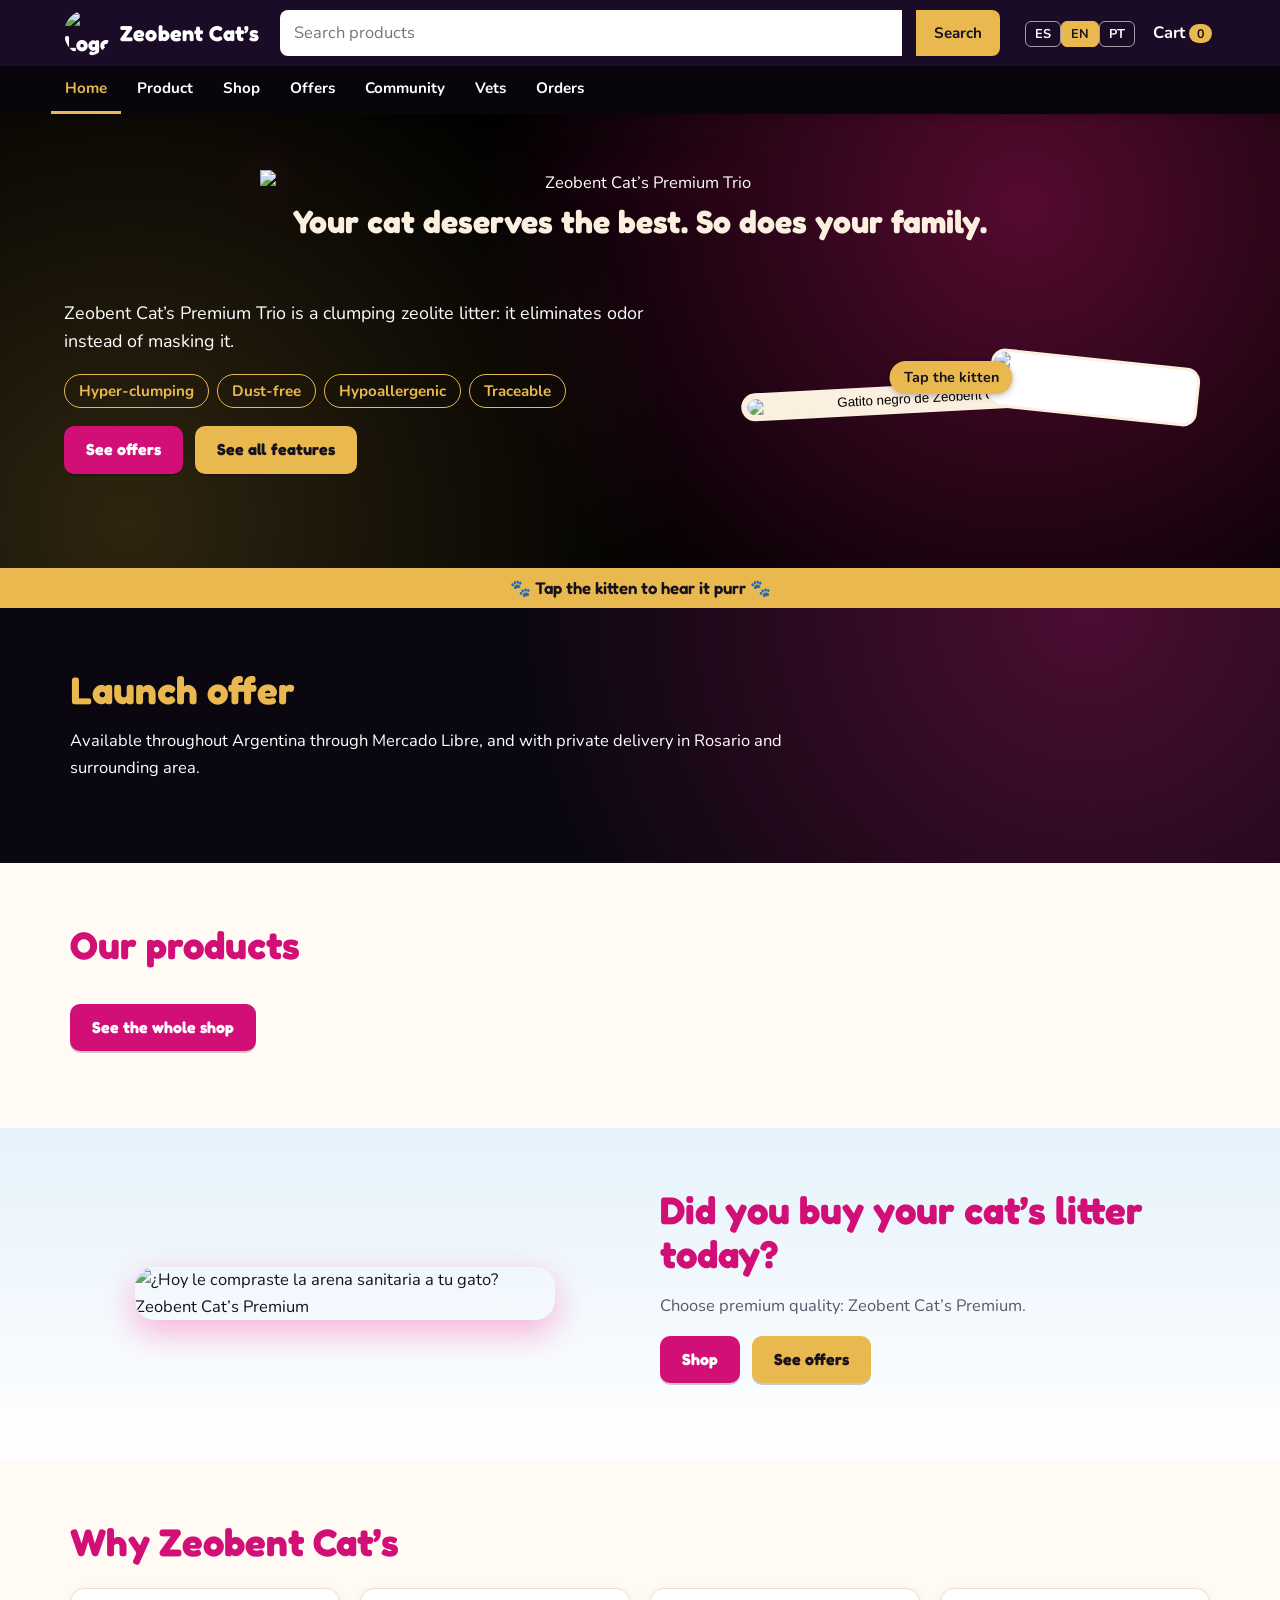
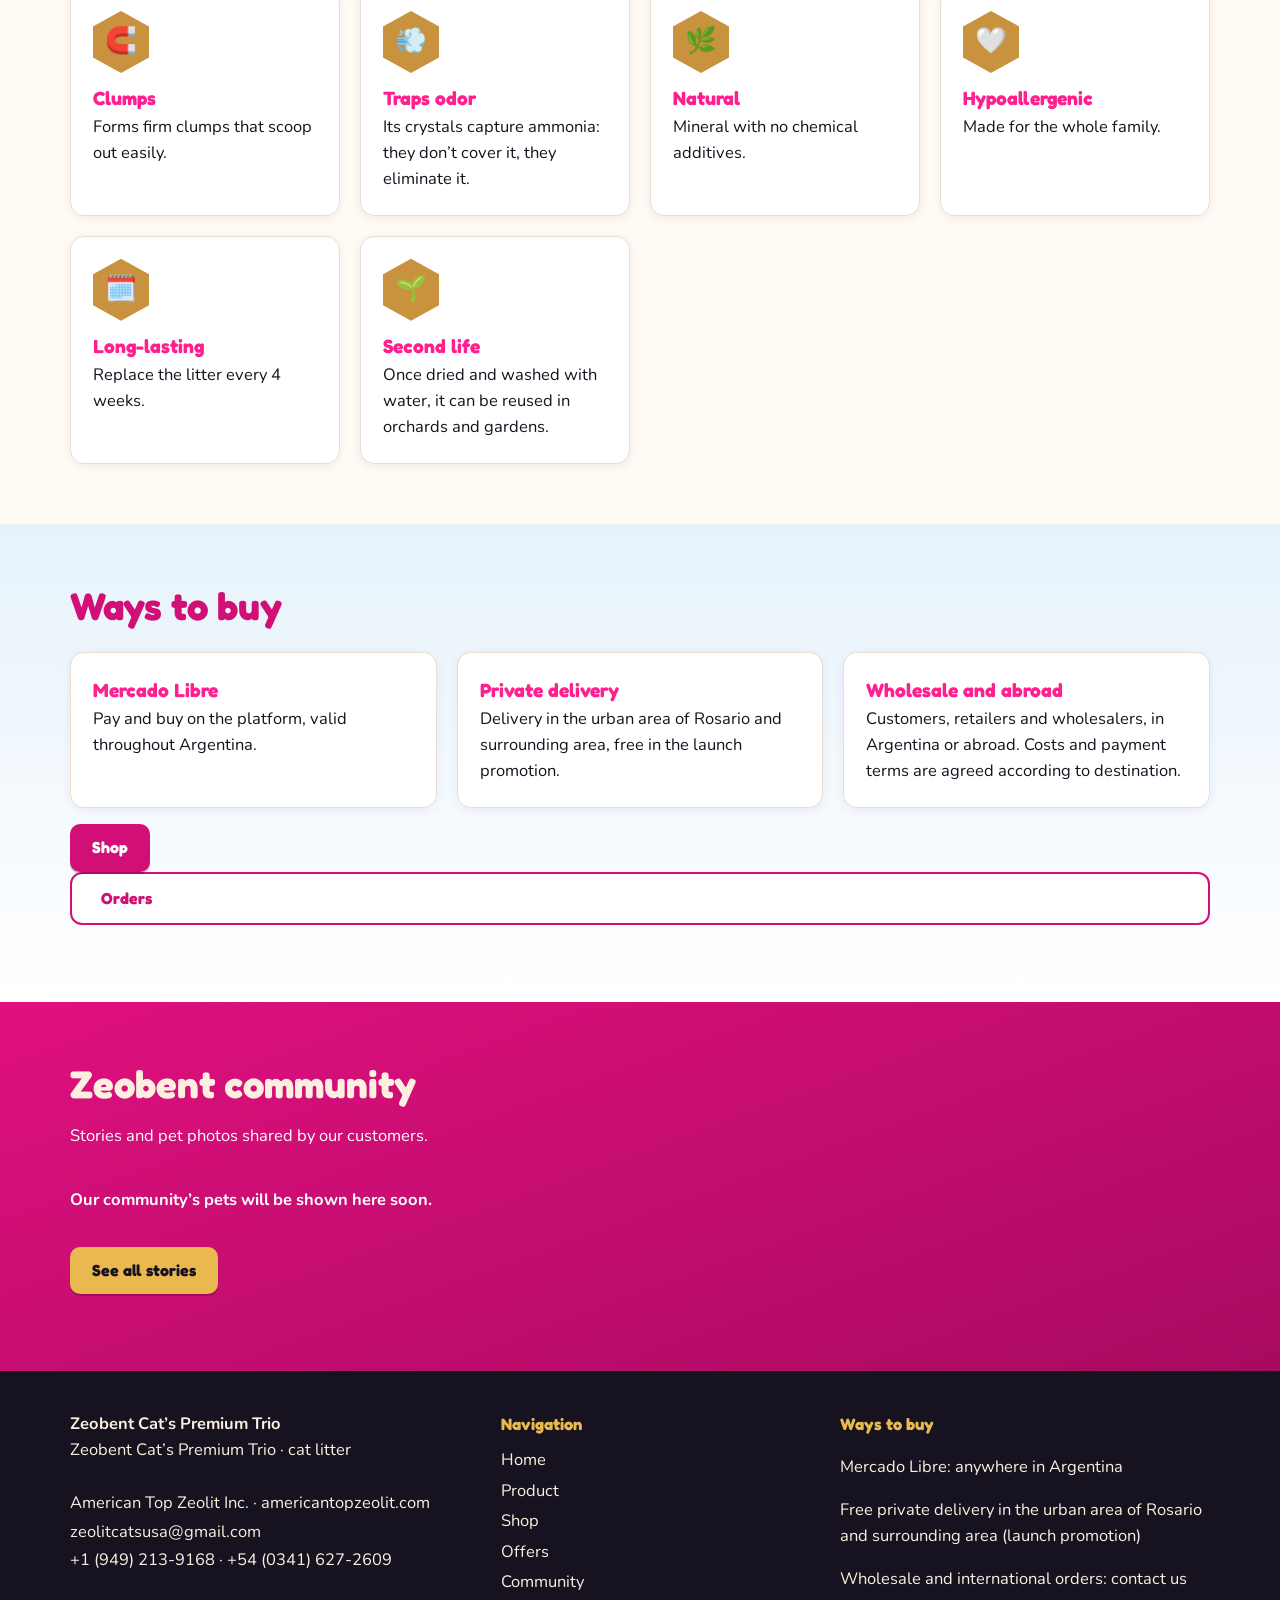
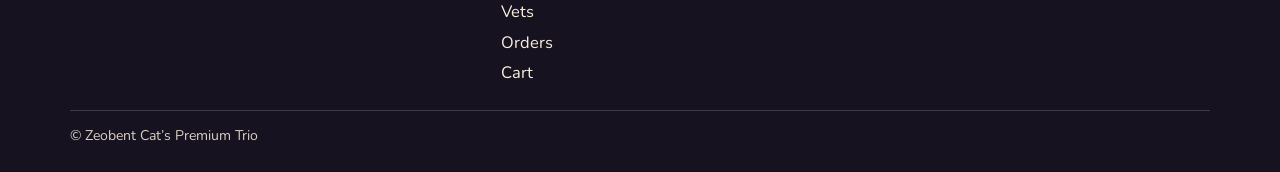
==== index.html @ 3a9cf27f "Add files via upload Publicación inicial de Zeobent Cats" ====
<!doctype html>
<html lang="es">
<head>
<meta charset="utf-8">
<meta name="viewport" content="width=device-width,initial-scale=1">
<title>Zeobent Cat’s Premium · Piedra sanitaria para gatos</title>
<meta name="description" content="Zeobent Cat’s Premium Trio: piedra sanitaria aglutinante con zeolita para gatos. Elimina olores, natural e hipoalergénica. Venta nacional e internacional.">
<meta property="og:title" content="Zeobent Cat’s Premium · Piedra sanitaria para gatos">
<meta property="og:description" content="Zeobent Cat’s Premium Trio: piedra sanitaria aglutinante con zeolita para gatos. Elimina olores, natural e hipoalergénica. Venta nacional e internacional.">
<meta property="og:image" content="assets/logo-usa.webp">
<link rel="icon" href="assets/logo-usa.webp">
<link rel="preconnect" href="https://fonts.googleapis.com">
<link href="https://fonts.googleapis.com/css2?family=Fredoka:wght@500;700&family=Nunito:wght@400;700&display=swap" rel="stylesheet">
<link rel="stylesheet" href="style.css">
</head>
<body>
<div id="top"></div>
<main>
<section class="hero">
  <div class="hero-top">
    <img class="logo-banner" src="assets/logo-zeobent-3d.webp" alt="Zeobent Cat’s Premium Trio">
    <h1 data-i="h1">Su gato merece lo mejor. Su familia, también.</h1>
  </div>
  <div>
    <p data-i="hp">Zeobent Cat’s Premium Trio es una piedra sanitaria aglutinante con zeolita: elimina el olor en lugar de taparlo.</p>
    <ul class="chips"><li data-i="hc1">Hiperaglutinante</li><li data-i="hc2">Libre de polvo</li><li data-i="hc3">Hipoalergénica</li><li data-i="hc4">Con trazabilidad</li></ul>
    <p class="cta"><a class="btn" href="ofertas.html" data-i="cta">Ver ofertas</a> <a class="btn alt" href="producto.html" data-i="hl2">Ver todas las características</a></p>
  </div>
  <div class="hv">
    <span class="hint">Toque al gatito</span>
    <button id="mascot" aria-label="Acariciar al gato: ronronea"><img src="assets/logo-usa.webp" alt="Gatito negro de Zeobent Cat’s saludando"></button>
    <img class="box" src="assets/productos/bolsa-4kg.webp" alt="Bolsa de Zeobent Cat’s Premium Trio">
    <p id="purrst" class="hp" role="status"></p>
  </div>
</section>
<div class="band"><span data-i="band">🐾 Toque al gatito para escucharlo ronronear 🐾</span></div>

<section class="sec dark" id="oferta">
  <h2 data-i="so_t">Oferta de lanzamiento</h2>
  <p class="lead" data-i="so_p">Disponible en toda la República Argentina a través de Mercado Libre y con envío particular en Rosario y zona de influencia.</p>
  <div id="offer-home" style="margin-top:22px"></div>
</section>

<section class="sec" id="productos">
  <h2 data-i="hn">Nuestros productos</h2>
  <div id="home-products" class="pgrid" style="margin-top:20px"></div>
  <p><a class="btn" href="tienda.html" data-i="hl">Ver toda la tienda</a></p>
</section>

<section class="sec white" id="hoy">
  <div class="split">
    <img class="promo-img" src="assets/marketing/cartel-hoy-compraste.webp" alt="¿Hoy le compraste la arena sanitaria a tu gato? Zeobent Cat’s Premium" loading="lazy">
    <div>
      <h2 data-i="ct_t">¿Hoy le compró la arena sanitaria a su gato?</h2>
      <p class="lead" data-i="ct_p">Elija calidad premium: Zeobent Cat’s Premium.</p>
      <p class="cta"><a class="btn" href="tienda.html" data-i="th">Tienda</a> <a class="btn alt" href="ofertas.html" data-i="cta">Ver ofertas</a></p>
    </div>
  </div>
</section>

<section class="sec" id="producto">
  <h2 data-i="t1">Por qué Zeobent Cat’s</h2>
  <div class="grid">
<div class="card"><div class="hex">🧲</div><span data-i="c1"><b>Aglutina</b>Forma bloques firmes que se retiran fácilmente con la pala.</span></div>
<div class="card"><div class="hex">💨</div><span data-i="c2"><b>Atrapa olores</b>Sus cristales capturan el amoníaco: no lo tapan, lo eliminan.</span></div>
<div class="card"><div class="hex">🌿</div><span data-i="c3"><b>Natural</b>Mineral sin aditivos químicos.</span></div>
<div class="card"><div class="hex">🤍</div><span data-i="c4"><b>Hipoalergénica</b>Pensada para toda la familia.</span></div>
<div class="card"><div class="hex">🗓️</div><span data-i="c5"><b>Rinde</b>Reponga la litera cada 4 semanas.</span></div>
<div class="card"><div class="hex">🌱</div><span data-i="c6"><b>Segunda vida</b>Seca y lavada con agua, puede reutilizarse en huertas y jardines.</span></div>
</div>
</section>

<section class="sec white" id="canales">
  <h2 data-i="ch_t">Formas de compra</h2>
  <div class="grid">
    <div class="card"><span data-i="ch1"><b>Mercado Libre</b>Pague y compre en la plataforma, válido en toda la República Argentina.</span></div>
    <div class="card"><span data-i="ch2"><b>Envío particular</b>Entrega en el eje urbano de Rosario y zona de influencia, gratuita en la promoción de lanzamiento.</span></div>
    <div class="card"><span data-i="ch3"><b>Mayoristas y exterior</b>Consumidores, minoristas y mayoristas, de Argentina o del exterior. Costos y forma de pago se acuerdan según el destino.</span></div>
  </div>
  <p><a class="btn" href="tienda.html" data-i="th">Tienda</a> <a class="btn line" href="pedidos.html" data-i="n5">Pedidos</a></p>
</section>

<section class="sec pink" id="comunidad">
  <h2 data-i="cm_t">Comunidad Zeobent</h2>
  <p class="lead" data-i="cm_p">Historias y fotos de mascotas compartidas por nuestros clientes.</p>
  <div id="gal" data-max="3"></div>
  <p><a class="btn alt" href="comunidad.html" data-i="cm_l">Ver todas las historias</a></p>
</section>
</main>
<div id="foot"></div>
<script src="data/config.js"></script>
<script src="data/products.js"></script>
<script src="data/gallery.js"></script>
<script src="data/opiniones.js"></script>
<script src="data/vets.js"></script>
<script src="app.js"></script>
</body>
</html>
---- style.css ----
:root{--fu:#ff1f8f;--fb:#d10f76;--vi:#1a0b27;--vd:#08050d;--or:#e9b84f;--go:#c8923f;--cr:#fbf0e0;--ink:#16121f;--line:#eadfce;--ml:#ffe600;--ok:#1d7a46;--mut:#5d566b;--sky:#e6f2fb}
*{box-sizing:border-box}html{scroll-behavior:smooth}
body{margin:0;font:16.5px/1.6 Nunito,system-ui,sans-serif;background:linear-gradient(180deg,#f2f8fd 0,#fffaf3 420px,#fffaf3);color:var(--ink)}
h1,h2,h3,.brand,.btn,.price,.badge{font-family:Fredoka,system-ui,sans-serif}
h1,h2,h3{line-height:1.15;margin:0 0 12px}
img{max-width:100%;display:block}a{color:inherit}
:focus-visible{outline:3px solid var(--or);outline-offset:2px}
.util{background:var(--vd);color:#fff;font-size:.86rem;text-align:center;padding:7px 5vw}
.util a{color:var(--or);font-weight:700;margin-left:10px}
.top{position:sticky;top:0;z-index:20;background:var(--vi);color:#fff;box-shadow:0 2px 8px #0003}
.r1{display:flex;align-items:center;gap:12px 20px;flex-wrap:wrap;padding:10px 5vw}
.brand{display:flex;align-items:center;gap:10px;font-size:1.35rem;font-weight:700;text-decoration:none}
.brand img{height:46px;width:46px;border-radius:50%;object-fit:cover}
.search{flex:1 1 260px;display:flex;max-width:560px;margin:0!important}
.search input{border:0;border-radius:8px 0 0 8px;padding:10px 14px;font:inherit;color:var(--ink)}
.search button{border:0;background:var(--or);color:var(--ink);font:700 .95rem Nunito,sans-serif;padding:0 18px;border-radius:0 8px 8px 0;cursor:pointer}
.r1 .tools{display:flex;align-items:center;gap:14px;margin-left:auto}
.lang button{font:700 .8rem Nunito,sans-serif;background:none;color:#fff;border:1.5px solid #fff9;border-radius:6px;padding:3px 9px;cursor:pointer}
.lang button[aria-pressed=true]{background:var(--or);border-color:var(--or);color:var(--ink)}
.cartlnk{text-decoration:none;font-weight:700;padding:6px 4px}
.cartlnk b{background:var(--or);color:var(--ink);border-radius:99px;font-size:.78rem;padding:1px 8px;margin-left:4px}
.top nav{display:flex;gap:2px;background:var(--vd);padding:0 4vw;overflow-x:auto;white-space:nowrap}
.top nav a{text-decoration:none;font-weight:700;font-size:.95rem;padding:10px 14px;border-bottom:3px solid transparent}
.top nav a:hover{color:var(--or)}.top nav a.on{border-color:var(--or);color:var(--or)}
.btn{display:inline-block;border:0;background:var(--fb);color:#fff;font-weight:700;font-size:1rem;padding:11px 22px;border-radius:10px;text-decoration:none;cursor:pointer;text-align:center;box-shadow:0 2px 0 #0003;transition:filter .15s,transform .15s}
.btn:hover{filter:brightness(1.08);transform:translateY(-1px)}
.btn.alt{background:var(--or);color:var(--ink)}.btn.ml{background:var(--ml);color:var(--ink)}
.btn.line{background:#fff;color:var(--fb);border:2px solid var(--fb);box-shadow:none}
.btn[disabled],.btn.off{opacity:.55;cursor:not-allowed;filter:none;transform:none}
.hero{display:grid;grid-template-columns:1.1fr 1fr;gap:40px;align-items:center;padding:56px 5vw 76px;overflow:hidden;color:#fff;background:radial-gradient(circle at 80% 20%,#ff1f8f55,transparent 50%),radial-gradient(circle at 10% 90%,#e9b84f33,transparent 45%),#000}
.hero h1{font-size:clamp(2rem,5vw,3.6rem);color:var(--cr)}
.hero p{max-width:34em;font-size:1.12rem}
.cta{display:flex;gap:12px;flex-wrap:wrap}
.hv{position:relative;justify-self:center;width:min(420px,88%);padding-top:22px}
#mascot{display:block;width:100%;padding:0;border:6px solid var(--cr);border-radius:36px;background:var(--cr);cursor:pointer;overflow:hidden;transform:rotate(-3deg);transition:transform .2s}
#mascot:hover{transform:rotate(0) scale(1.03)}
#mascot.purr{animation:pr .14s linear infinite}
@keyframes pr{0%,100%{transform:rotate(-3deg) scale(1)}50%{transform:rotate(-2deg) scale(1.025)}}
.hv .box{position:absolute;width:50%;right:-9%;bottom:-11%;border:3px solid var(--cr);border-radius:18px;transform:rotate(6deg);pointer-events:none}
.hint{position:absolute;left:50%;top:0;transform:translateX(-50%);background:var(--or);color:var(--ink);font-weight:700;font-size:.9rem;padding:5px 14px;border-radius:99px;white-space:nowrap;box-shadow:0 2px 6px #0004;z-index:2;pointer-events:none}
.band{background:var(--or);color:var(--ink);text-align:center;font:600 1.05rem Fredoka,sans-serif;padding:10px 5vw}
.sec{padding:60px 5vw}.sec>*{max-width:1140px;margin-inline:auto}
.sec h2{font-size:clamp(1.6rem,3.6vw,2.4rem);color:var(--fb)}
.sec.dark{background:radial-gradient(circle at 85% 0,#ff1f8f44,transparent 50%),#0b0710;color:#fff}.dark h2{color:var(--or)}
.sec.pink{background:linear-gradient(160deg,#e0107f,#a80a60);color:#fff}.pink h2{color:var(--cr)}
.sec.white{background:linear-gradient(180deg,var(--sky),#fff)}
.lead{max-width:46em!important;color:var(--mut)}.dark .lead,.pink .lead{color:inherit}
.page-h{background:radial-gradient(circle at 90% 0,#ff1f8f55,transparent 55%),#0b0710;color:#fff;padding:34px 5vw}
.page-h>*{max-width:1140px;margin-inline:auto}.page-h h1{font-size:clamp(1.7rem,4vw,2.6rem);margin:0;color:var(--cr)}
.page-h p{margin:6px auto 0;opacity:.92}
.crumb{font-size:.88rem;opacity:.85;margin-bottom:6px}.crumb a{text-decoration:none}.crumb a:hover{text-decoration:underline}
.grid{display:grid;grid-template-columns:repeat(auto-fit,minmax(240px,1fr));gap:20px;margin-top:24px}
.grid.one{grid-template-columns:1fr}
.card{background:#fff;color:var(--ink);border:1px solid var(--line);border-radius:14px;padding:22px;box-shadow:0 2px 10px #3b0aa012}
.card b{display:block;font-size:1.2rem;color:var(--fu);font-family:Fredoka,sans-serif}
.hex{width:56px;height:62px;display:grid;place-items:center;font-size:1.6rem;margin-bottom:10px;background:var(--go);clip-path:polygon(50% 0,100% 25%,100% 75%,50% 100%,0 75%,0 25%)}
.tee{width:100%;border-radius:12px;margin-bottom:10px}
.split{display:grid;grid-template-columns:1fr 1fr;gap:40px;align-items:center}
.pic{border:1px solid var(--line);border-radius:18px;box-shadow:0 8px 24px #0002}
.steps{counter-reset:s;list-style:none;padding:0;font-size:1.15rem}
.steps li{counter-increment:s;display:flex;gap:16px;align-items:center;margin:18px 0}
.steps li:before{content:counter(s);flex:none;width:44px;height:44px;border-radius:50%;display:grid;place-items:center;background:var(--or);color:var(--ink);font:700 1.25rem Fredoka,sans-serif}
.offer{display:grid;grid-template-columns:minmax(220px,.9fr) 1.3fr;gap:30px;align-items:center;background:#fff;color:var(--ink);border-radius:18px;padding:26px;box-shadow:0 10px 30px #0004}
.offer .im{background:linear-gradient(180deg,var(--sky),#fff);border-radius:14px;padding:10px}
.offer h3{font-size:1.5rem;color:var(--fb)}
.price{font-size:2.2rem;font-weight:700;color:var(--ink);line-height:1.1}.price small{font:600 .95rem Nunito,sans-serif;color:var(--mut)}
.badges{display:flex;gap:6px;flex-wrap:wrap;margin:8px 0}
.badge{background:var(--fu);color:#fff;font-size:.78rem;font-weight:600;padding:3px 10px;border-radius:6px}.badge.g{background:var(--ok)}.badge.v{background:#2a1238}
.buy{display:flex;gap:10px;flex-wrap:wrap;margin-top:14px}
.toolbar{display:flex;gap:12px;flex-wrap:wrap;align-items:center;justify-content:space-between;margin:20px auto;padding:12px 16px;background:#fff;border:1px solid var(--line);border-radius:12px}
.toolbar input,.toolbar select{width:auto;padding:8px 12px;border:1px solid var(--line);border-radius:8px}
.pgrid{display:grid;grid-template-columns:repeat(auto-fill,minmax(250px,1fr));gap:20px}
.pcard{background:#fff;border:1px solid var(--line);border-radius:14px;overflow:hidden;display:flex;flex-direction:column;transition:box-shadow .15s}
.pcard:hover{box-shadow:0 8px 22px #3b0aa022}
.pcard .im{aspect-ratio:1;background:linear-gradient(180deg,var(--sky),#fff);display:block}.pcard .im{position:relative;overflow:hidden}.pcard .im img{position:absolute;inset:0;width:100%;height:100%;object-fit:contain;padding:6px}
.pcard .in{padding:14px 16px 16px;display:flex;flex-direction:column;gap:6px;flex:1}
.pcard h3{font-size:1.05rem;margin:0}.pcard h3 a{text-decoration:none}.pcard h3 a:hover{color:var(--fu)}
.pcard .price{font-size:1.55rem}.pcard .buy{margin-top:auto;padding-top:10px}.pcard .btn{flex:1;font-size:.92rem;padding:9px 10px}
.det{display:grid;grid-template-columns:1.1fr 1fr 300px;gap:28px;align-items:start}
.det .im{background:linear-gradient(180deg,var(--sky),#fff);border:1px solid var(--line);border-radius:14px;padding:12px}
.det ul{padding-left:20px}
.buybox{background:#fff;border:1px solid var(--line);border-radius:14px;padding:18px;display:grid;gap:10px;position:sticky;top:150px}
.buybox .btn{width:100%}
.ship{font-size:.92rem;color:var(--mut);border-top:1px solid var(--line);padding-top:10px}
.cart{display:grid;grid-template-columns:1fr 340px;gap:26px;align-items:start}
.line{display:grid;grid-template-columns:84px 1fr auto;gap:14px;align-items:center;background:#fff;border:1px solid var(--line);border-radius:12px;padding:12px;margin-bottom:12px}
.line img{width:84px;height:84px;object-fit:contain;background:#f3ede2;border-radius:8px}
.qty{display:inline-flex;align-items:center;border:1px solid var(--line);border-radius:8px;overflow:hidden}
.qty button{border:0;background:#f3ede2;width:32px;height:32px;font-size:1.1rem;cursor:pointer}.qty span{min-width:34px;text-align:center;font-weight:700}
.link{background:none;border:0;color:var(--fb);text-decoration:underline;cursor:pointer;font:inherit;padding:0}
.sum{background:#fff;border:1px solid var(--line);border-radius:14px;padding:18px;display:grid;gap:8px}
.sum .row{display:flex;justify-content:space-between;gap:10px}.sum .tot{font:700 1.4rem Fredoka,sans-serif;border-top:1px solid var(--line);padding-top:8px}
.panel{background:#fff;color:var(--ink);border:1px solid var(--line);border-radius:14px;padding:20px;margin-top:16px}
form{display:grid;gap:14px;max-width:720px!important;margin-top:20px}
label{display:grid;gap:4px;font-weight:700}
input,select,textarea{font:inherit;width:100%;padding:10px 13px;border:1.5px solid #b9aed0;border-radius:10px;background:#fff;color:var(--ink)}
.two{display:grid;grid-template-columns:1fr 1fr;gap:14px}
.chk{display:flex;gap:10px;align-items:flex-start;font-weight:400}.chk input{width:22px;height:22px;flex:none}
form .btn{justify-self:start}.st{margin:0;font-weight:700;min-height:1.5em}
.box2{background:#fff;color:var(--ink);border:1px solid var(--line);border-radius:14px;padding:22px}
.box2 label{color:var(--ink)}.note{font-size:.9rem;color:var(--mut);font-weight:400}
.hp{position:absolute!important;left:-9999px}
.stars{color:#e8a200;letter-spacing:2px}
#gal,.gal{display:grid;grid-template-columns:repeat(auto-fill,minmax(220px,1fr));gap:16px;margin-top:22px}
#gal figure,.gal figure{margin:0;background:#fff;color:var(--ink);border:1px solid var(--line);border-radius:14px;overflow:hidden}
#gal img,.gal img{width:100%;aspect-ratio:1;object-fit:cover}figcaption{padding:10px 12px;font-size:.95rem}figcaption b{display:block}
.empty{grid-column:1/-1;font-weight:700}
.ops{display:grid;gap:14px;margin-top:16px}.op{background:#fff;color:var(--ink);border:1px solid var(--line);border-radius:12px;padding:14px 18px}
.vet{border-left:5px solid var(--or);padding:6px 18px;margin:16px 0;background:#fff;border-radius:0 12px 12px 0}
.vet small{color:var(--fb);font-weight:700}.vet h3{margin:2px 0 4px;font-size:1.2rem}
.links{padding-left:20px}.links a{font-weight:700;color:var(--fb)}
.tabs{display:flex;gap:8px;flex-wrap:wrap;margin:14px auto 0}.tabs a{background:#fff;border:1px solid var(--line);border-radius:99px;padding:6px 16px;text-decoration:none;font-weight:700;color:var(--fb)}
footer{background:var(--ink);color:var(--cr);padding:40px 5vw 24px}
.fg{display:grid;grid-template-columns:1.3fr 1fr 1.2fr;gap:30px;max-width:1140px;margin:auto}
footer h4{margin:0 0 8px;font-family:Fredoka,sans-serif;color:var(--or)}footer a{display:block;text-decoration:none;padding:2px 0}footer a:hover{text-decoration:underline}
.fine{max-width:1140px;margin:22px auto 0;border-top:1px solid #fff3;padding-top:14px;font-size:.88rem;opacity:.85}
.toast{position:fixed;left:50%;bottom:22px;transform:translateX(-50%);background:var(--ink);color:#fff;padding:12px 20px;border-radius:10px;z-index:50;box-shadow:0 6px 20px #0006}
@media(max-width:980px){.det{grid-template-columns:1fr 1fr}.buybox{grid-column:1/-1;position:static}}
@media(max-width:800px){.hero,.split,.two,.offer,.cart,.det,.fg{grid-template-columns:1fr}.hero{padding-top:34px}.sec{padding:44px 5vw}.line{grid-template-columns:64px 1fr}.line img{width:64px;height:64px}.line>:last-child{grid-column:1/-1}}
@media(prefers-reduced-motion:reduce){html{scroll-behavior:auto}*{transition:none!important}#mascot.purr{animation:none}}

.logo-banner{display:block;width:min(760px,92%);margin:0 auto 6px;filter:drop-shadow(0 0 22px #ff1f8f66)}
.hero-top{grid-column:1/-1;text-align:center}
.hero-top h1{font-size:clamp(1.3rem,2.8vw,2rem)!important;margin:8px auto 0;max-width:30em;text-shadow:none}
.hero .hv .box{background:#fff;border-radius:14px}
.disc{background:#fff6dd;color:#6b4800;border:1px solid var(--or);border-radius:8px;padding:5px 10px;font-size:.86rem;font-weight:700;margin-top:6px}
.dtag{color:var(--ok);font-weight:700;font-size:.9rem}
.thumbs{display:flex;gap:8px;margin-top:10px}.thumbs button{padding:0;border:2px solid var(--line);border-radius:8px;background:#fff;cursor:pointer;width:64px;height:64px;overflow:hidden}.thumbs button[aria-current=true]{border-color:var(--fb)}.thumbs img{width:100%;height:100%;object-fit:contain}
.promo-img{width:min(420px,100%);margin-inline:auto;border-radius:20px;box-shadow:0 12px 34px #ff1f8f55}
.qty input{width:56px;border:0;border-inline:1px solid var(--line);border-radius:0;text-align:center;padding:6px 2px;font-weight:700}
.sum .row.save{color:var(--ok);font-weight:700}
.brand span{letter-spacing:.2px}

.search{position:relative}
.sugg{position:absolute;top:100%;left:0;right:0;margin-top:4px;background:#fff;color:var(--ink);border-radius:10px;box-shadow:0 10px 30px #0006;z-index:40;overflow:hidden;max-height:60vh;overflow-y:auto}
.sugg a{display:grid;grid-template-columns:48px 1fr auto;gap:12px;align-items:center;padding:8px 12px;text-decoration:none;border-bottom:1px solid var(--line)}
.sugg a:hover,.sugg a:focus{background:#fff6dd}.sugg img{width:48px;height:48px;object-fit:contain;background:var(--sky);border-radius:6px}.sugg b{font-family:Fredoka,sans-serif}.sugg p{margin:0;padding:12px}
.rows{display:grid;gap:16px}
.prow{display:grid;grid-template-columns:200px 1fr 240px;gap:22px;align-items:center;background:#fff;border:1px solid var(--line);border-radius:14px;padding:14px;transition:box-shadow .15s}
.prow:hover{box-shadow:0 8px 22px #d10f7622}
.prow .im{display:block;position:relative;aspect-ratio:1;background:linear-gradient(180deg,var(--sky),#fff);border-radius:10px;overflow:hidden}
.prow .im img{position:absolute;inset:0;width:100%;height:100%;object-fit:contain;padding:6px}
.prow h3{font-size:1.2rem;margin:0 0 6px}.prow h3 a{text-decoration:none}.prow h3 a:hover{color:var(--fb)}
.prow p{margin:0 0 6px;color:var(--mut)}.prow ul{margin:0;padding-left:18px}
.prow .pb{display:grid;gap:8px;border-left:1px solid var(--line);padding-left:20px}
.prow .pb .price{font-size:2rem}.prow .pb .buy{margin:0}.prow .pb .btn{flex:1 1 100%}
@media(max-width:800px){.prow{grid-template-columns:110px 1fr;gap:12px}.prow .pb{grid-column:1/-1;border:0;padding:0}.prow p,.prow ul{display:none}}
.prow .price small{display:block;margin-top:2px}.pcard .price small{display:block}

/* ===== Página Producto ===== */
.ic{width:34px;height:34px;flex:none;color:var(--fb)}
.chips{display:flex;flex-wrap:wrap;gap:8px;list-style:none;padding:0;margin:14px 0}
.chips li{border:1.5px solid var(--or);color:var(--or);border-radius:99px;padding:4px 14px;font-weight:700;font-size:.95rem}
.phero{display:grid;grid-template-columns:1.2fr .8fr;gap:40px;align-items:center;padding:56px 5vw;color:#fff;background:radial-gradient(circle at 85% 30%,#ff1f8f55,transparent 55%),radial-gradient(circle at 5% 100%,#e9b84f33,transparent 45%),#000}
.phero>*{max-width:560px;justify-self:center}.phero-t{justify-self:start;max-width:640px}
.phero h1{font-size:clamp(2rem,4.6vw,3.4rem);color:var(--cr)}.phero p{font-size:1.1rem}
.phero img{width:min(380px,90%);border-radius:24px;box-shadow:0 14px 40px #ff1f8f66;background:linear-gradient(180deg,var(--sky),#fff);padding:10px}
.bento{display:grid;grid-template-columns:repeat(6,1fr);gap:16px;margin-top:26px}
.tile{grid-column:span 2;display:flex;gap:14px;align-items:flex-start;background:#fff;border:1px solid var(--line);border-radius:16px;padding:20px}
.tile b{display:block;font:700 1.15rem Fredoka,sans-serif;color:var(--fb);margin-bottom:2px}
.tile.big{grid-column:span 3;padding:30px;background:linear-gradient(135deg,#fff,#fff0f8);border-color:#f3b4d6}
.tile.big .ic{width:52px;height:52px}.tile.big b{font-size:1.55rem}.tile.big span{font-size:1.1rem}
.gran{gap:50px}.gwrap{max-width:420px;margin:auto;width:100%}
#gsvg{width:100%;height:auto;filter:drop-shadow(0 12px 36px #ff1f8f66)}
#gsvg g{transition:opacity .3s}
#gsvg[data-on=bent] #g-zeo,#gsvg[data-on=bent] #g-form{opacity:.45}
#gsvg[data-on=zeo] #g-bent,#gsvg[data-on=zeo] #g-form{opacity:.6}
#gsvg[data-on=form] #g-bent,#gsvg[data-on=form] #g-zeo{opacity:.5}
.gtabs{display:flex;flex-wrap:wrap;gap:8px;margin-bottom:16px}
.gtab{border:2px solid var(--or);background:none;color:#fff;border-radius:99px;padding:8px 16px;font:700 .95rem Nunito,sans-serif;cursor:pointer}
.gtab[aria-pressed=true]{background:var(--or);color:var(--ink)}
.gpan{font-size:1.15rem;max-width:34em}.gpan b{color:var(--or)}.note-d{opacity:.85;border-top:1px solid #fff3;padding-top:12px;margin-top:20px;font-size:.95rem}
.flow{list-style:none;padding:0;display:grid;grid-template-columns:repeat(3,1fr);gap:0;margin-top:22px;counter-reset:f}
.flow li{counter-increment:f;position:relative;padding:22px 26px 22px 70px;background:#fff;border:1px solid var(--line);font-size:1.05rem}
.flow li:first-child{border-radius:16px 0 0 16px}.flow li:last-child{border-radius:0 16px 16px 0}
.flow li:before{content:counter(f);position:absolute;left:20px;top:20px;width:36px;height:36px;border-radius:50%;background:var(--fb);color:#fff;display:grid;place-items:center;font:700 1.1rem Fredoka,sans-serif}
.flow b{display:block;font:700 1.25rem Fredoka,sans-serif;color:var(--fb)}
.proof{display:grid;grid-template-columns:repeat(auto-fit,minmax(240px,1fr));gap:0;margin-top:24px;border-block:2px solid var(--ink)}
.pitem{display:flex;gap:14px;padding:22px 20px;border-left:1px solid var(--line)}.pitem:first-child{border-left:0}
.pitem b{display:block;font:700 1.1rem Fredoka,sans-serif}
.seal{display:flex;gap:16px;align-items:center;background:var(--ink);color:#fff;border-radius:14px;padding:20px 26px;margin-top:22px!important;font-size:1.1rem}.seal .ic{color:var(--or);width:44px;height:44px}
.eco{display:grid;grid-template-columns:repeat(3,1fr);gap:16px;margin-top:24px}
.eco>div{display:flex;gap:14px;align-items:flex-start;padding:20px;border-radius:16px;border:1px solid var(--line);background:#fff}
.eco b{display:block;font:700 1.1rem Fredoka,sans-serif;color:var(--fb)}
.eco-main{grid-row:span 2;flex-direction:column;background:linear-gradient(160deg,#e0107f,#a80a60)!important;color:#fff;border:0!important;justify-content:flex-end;font-size:1.15rem}
.eco-main .ic{color:var(--or);width:60px;height:60px}.eco-main b{color:#fff;font-size:1.5rem}
.sec.pink .pcard{color:var(--ink)}.sec.pink .pcard .price{color:var(--ink)}
@media(max-width:900px){.phero{grid-template-columns:1fr}.bento{grid-template-columns:1fr 1fr}.tile,.tile.big{grid-column:span 2}.flow{grid-template-columns:1fr}.flow li,.flow li:first-child,.flow li:last-child{border-radius:12px;margin-bottom:10px}.eco{grid-template-columns:1fr}.eco-main{grid-row:auto}.pitem{border-left:0;border-top:1px solid var(--line)}}

.sec>.lead{margin-left:max(0px,calc(50% - 570px))!important;margin-right:auto!important}
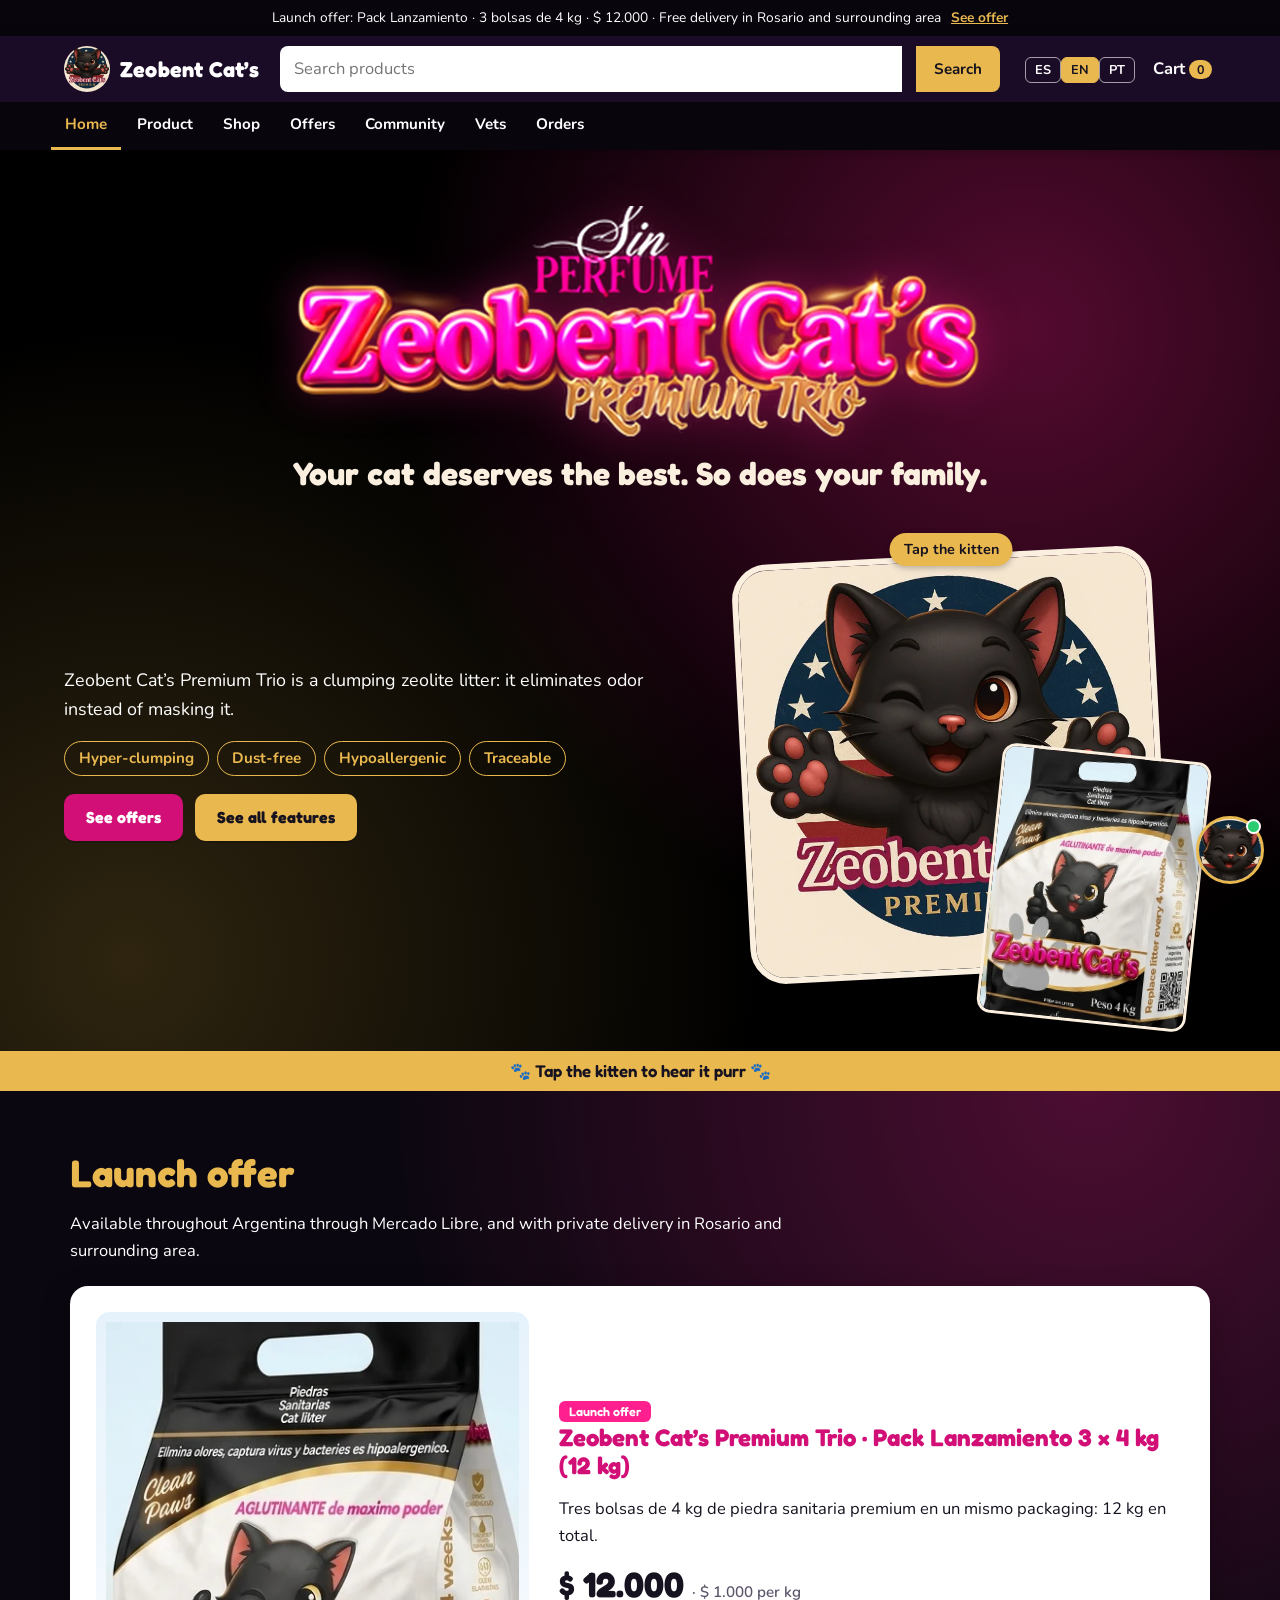
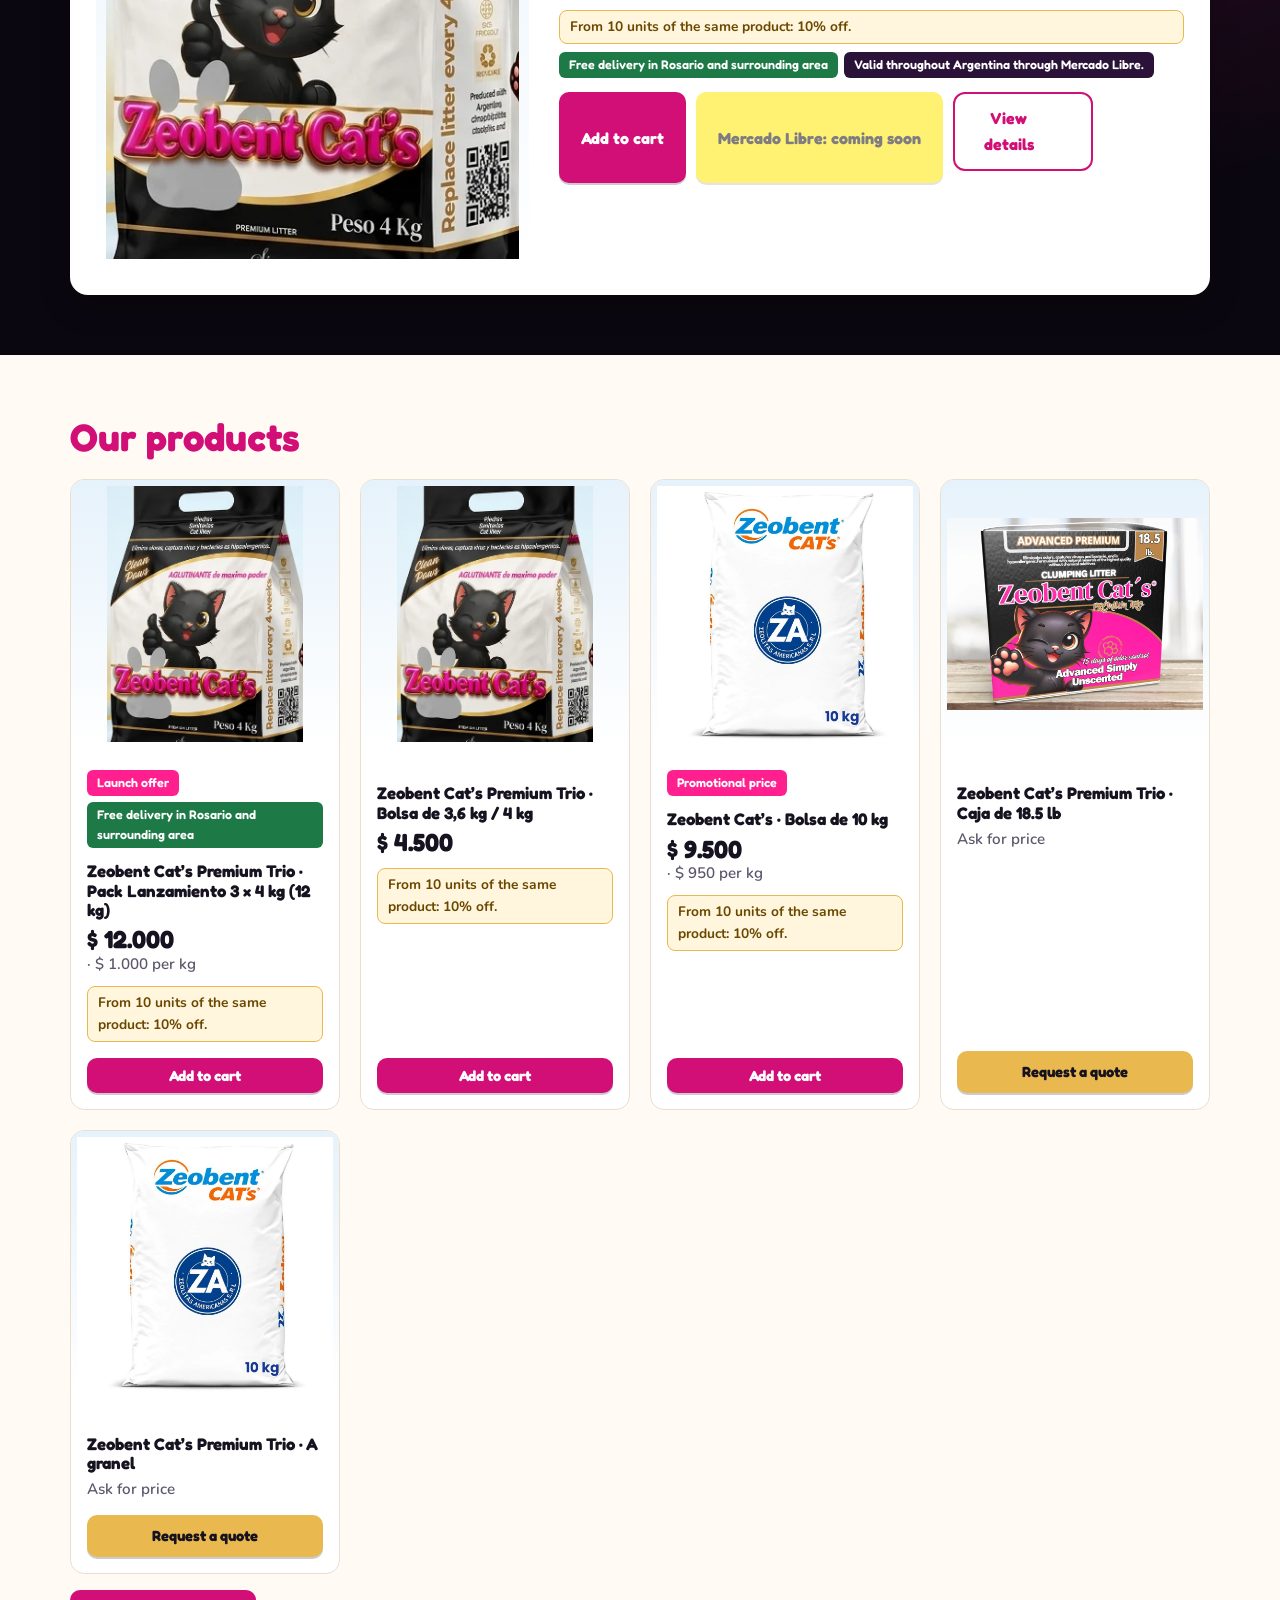
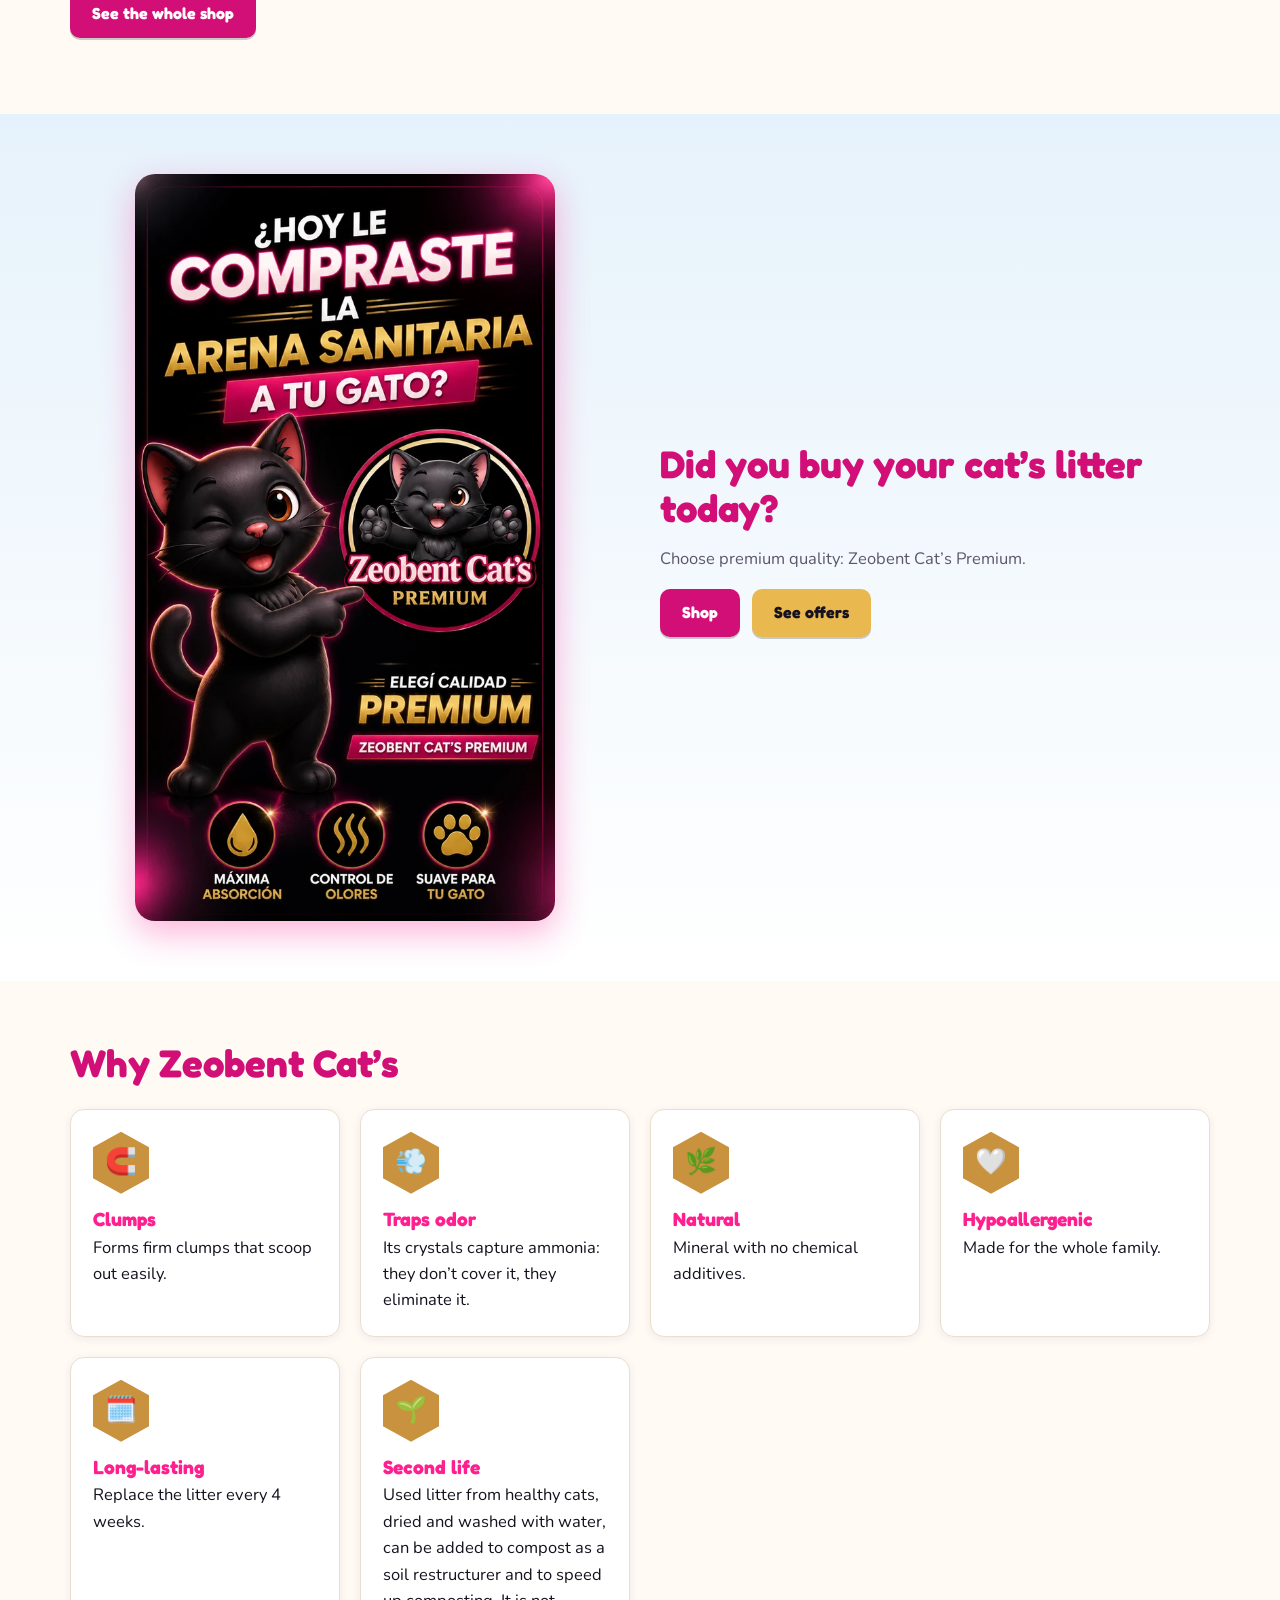
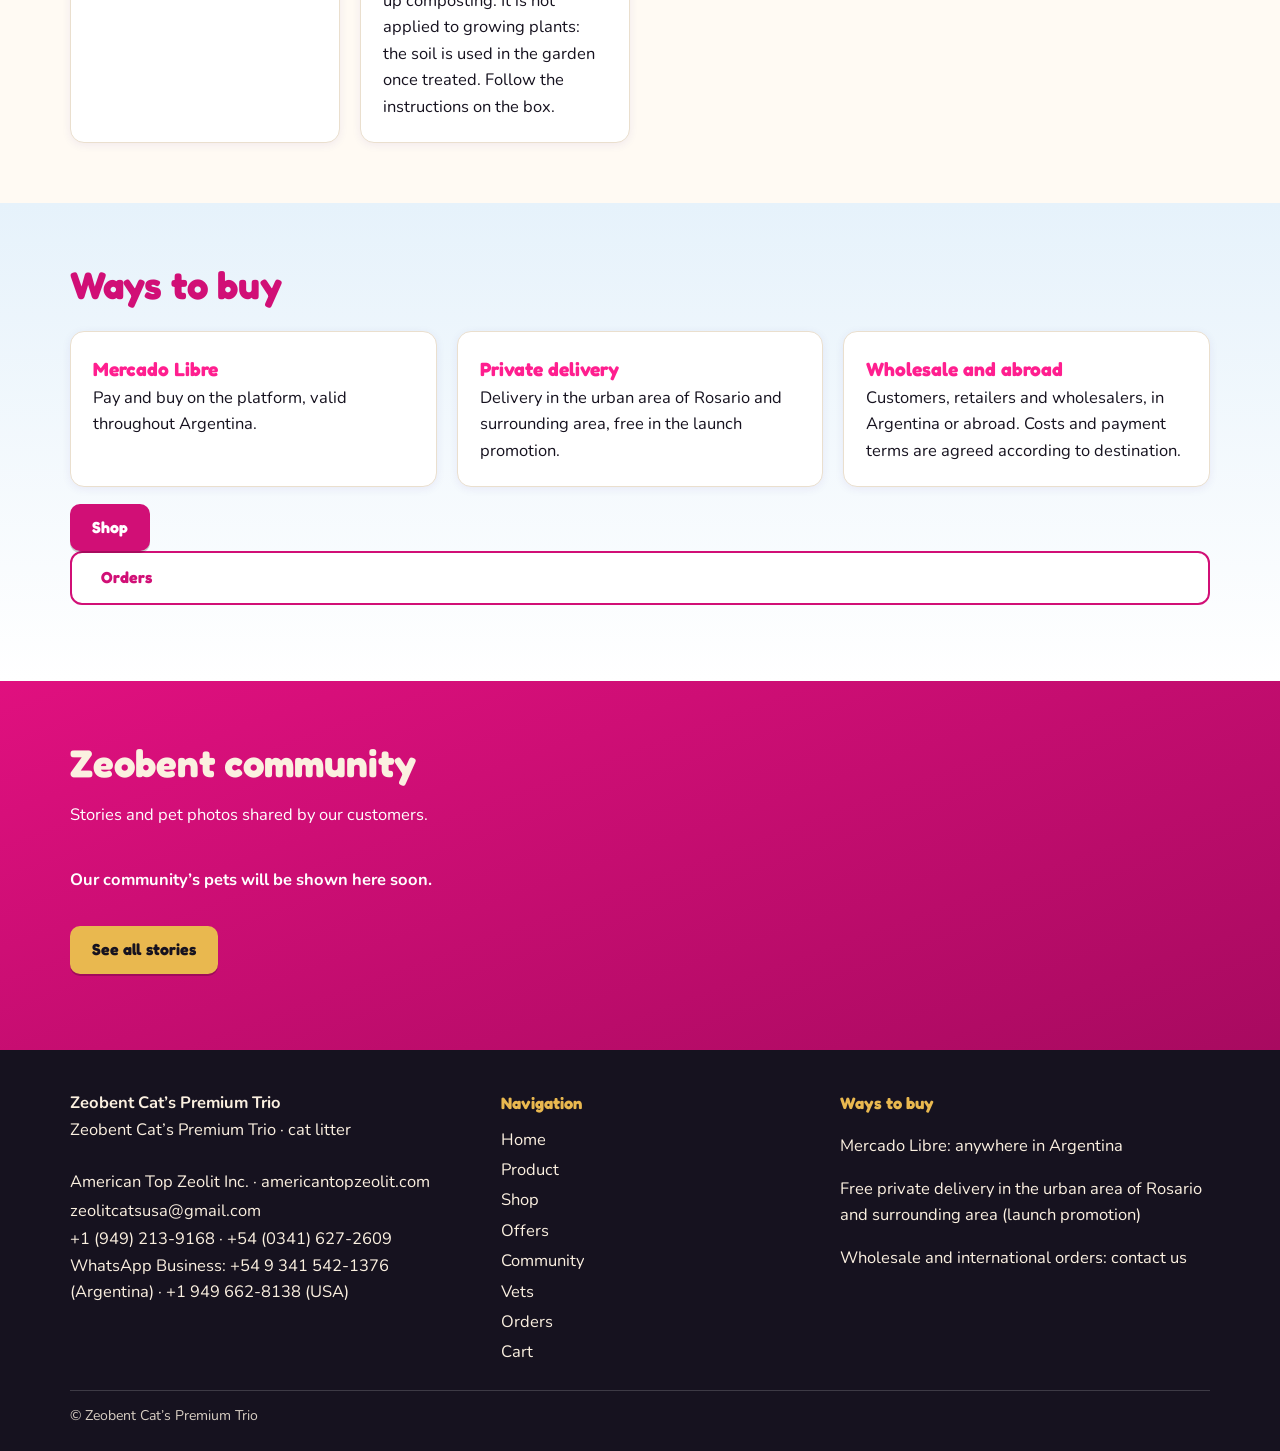
==== commit 22c543be: "Add files via upload" ====
--- a/index.html
+++ b/index.html
@@ -12,6 +12,7 @@
 <link rel="preconnect" href="https://fonts.googleapis.com">
 <link href="https://fonts.googleapis.com/css2?family=Fredoka:wght@500;700&family=Nunito:wght@400;700&display=swap" rel="stylesheet">
 <link rel="stylesheet" href="style.css">
+<link rel="stylesheet" href="zeo.css">
 </head>
 <body>
 <div id="top"></div>
@@ -66,7 +67,7 @@
 <div class="card"><div class="hex">🌿</div><span data-i="c3"><b>Natural</b>Mineral sin aditivos químicos.</span></div>
 <div class="card"><div class="hex">🤍</div><span data-i="c4"><b>Hipoalergénica</b>Pensada para toda la familia.</span></div>
 <div class="card"><div class="hex">🗓️</div><span data-i="c5"><b>Rinde</b>Reponga la litera cada 4 semanas.</span></div>
-<div class="card"><div class="hex">🌱</div><span data-i="c6"><b>Segunda vida</b>Seca y lavada con agua, puede reutilizarse en huertas y jardines.</span></div>
+<div class="card"><div class="hex">🌱</div><span data-i="c6"><b>Segunda vida</b>La piedra usada de gatos sanos, seca y lavada con agua, se suma al compostaje como reestructurador del suelo y acelera el proceso. No se aplica sobre plantas en crecimiento: la tierra se usa en la huerta una vez tratada. Siga las instrucciones de la caja.</span></div>
 </div>
 </section>
 
@@ -93,6 +94,8 @@
 <script src="data/gallery.js"></script>
 <script src="data/opiniones.js"></script>
 <script src="data/vets.js"></script>
+<script src="data/zeo.js"></script>
 <script src="app.js"></script>
+<script src="zeo.js"></script>
 </body>
 </html>
--- a/style.css
+++ b/style.css
@@ -188,3 +188,10 @@
 @media(max-width:900px){.phero{grid-template-columns:1fr}.bento{grid-template-columns:1fr 1fr}.tile,.tile.big{grid-column:span 2}.flow{grid-template-columns:1fr}.flow li,.flow li:first-child,.flow li:last-child{border-radius:12px;margin-bottom:10px}.eco{grid-template-columns:1fr}.eco-main{grid-row:auto}.pitem{border-left:0;border-top:1px solid var(--line)}}
 
 .sec>.lead{margin-left:max(0px,calc(50% - 570px))!important;margin-right:auto!important}
+
+/* Cobros */
+.paym{border:0;padding:0;margin:12px 0}.paym legend{font-weight:700;margin-bottom:4px}
+.radio{display:flex;gap:10px;align-items:center;padding:10px 12px;border:2px solid var(--line);border-radius:10px;margin:6px 0;cursor:pointer;font-weight:700;background:#fff}
+.radio input{width:auto;margin:0}.radio:has(input:checked){border-color:var(--fb);background:#fff5fa}
+.paybox .qrimg{display:block;max-width:240px;width:100%;margin:8px 0;border:1px solid var(--line);border-radius:12px;background:#fff}
+.payd{list-style:none;padding:0;margin:8px 0}.payd li{padding:7px 0;border-bottom:1px dashed var(--line);overflow-wrap:anywhere}
--- a/zeo.css
+++ b/zeo.css
@@ -0,0 +1,72 @@
+/* Zeo · gatito asistente. Usa la paleta de style.css (--fb, --fu, --vi, --or, --cr, --ink, --line, --ok). */
+#zeo-root{position:fixed;right:max(16px,env(safe-area-inset-right));bottom:max(16px,env(safe-area-inset-bottom));z-index:60;font:15px/1.45 Nunito,system-ui,sans-serif;color:var(--ink,#16121f)}
+#zeo-root *{box-sizing:border-box}
+#zeo-root [hidden]{display:none!important}
+.zeo-fab{position:relative;display:block;margin-left:auto;width:68px;height:68px;padding:0;border:3px solid var(--or,#e9b84f);border-radius:50%;background:var(--cr,#fbf0e0);cursor:pointer;box-shadow:0 6px 18px #0005;overflow:visible;transition:transform .15s}
+.zeo-fab:hover{transform:scale(1.06)}
+.zeo-fab img{width:100%;height:100%;border-radius:50%;object-fit:cover;display:block}
+.zeo-dot{position:absolute;right:0;top:0;width:15px;height:15px;border-radius:50%;background:#2ecc71;border:2px solid #fff}
+.zeo-fab:not([aria-expanded=true])::after{content:"";position:absolute;inset:-6px;border-radius:50%;border:2px solid var(--fu,#ff1f8f);opacity:0;animation:zeo-pulse 2.6s ease-out 1.5s 3}
+@keyframes zeo-pulse{0%{transform:scale(.9);opacity:.8}100%{transform:scale(1.25);opacity:0}}
+.zeo-tip{position:absolute;right:78px;bottom:14px;width:max-content;max-width:min(240px,64vw);background:#fff;border:1px solid var(--line,#eadfce);border-radius:14px 14px 4px 14px;padding:10px 30px 10px 14px;box-shadow:0 6px 18px #0003;font-weight:700;cursor:pointer}
+.zeo-tipx{position:absolute;top:2px;right:4px;border:0;background:none;font-size:1.2rem;line-height:1;color:var(--mut,#5d566b);cursor:pointer;padding:4px 6px}
+.zeo-panel{position:absolute;right:0;bottom:80px;width:384px;max-width:calc(100vw - 32px);height:min(620px,calc(100vh - 120px));height:min(620px,calc(100dvh - 120px));display:flex;flex-direction:column;background:#fffaf3;border:1px solid var(--line,#eadfce);border-radius:18px;box-shadow:0 16px 48px #000a;overflow:hidden}
+.zeo-h{display:flex;align-items:center;gap:10px;background:linear-gradient(135deg,var(--vi,#1a0b27) 0%,#4a0e45 60%,var(--fb,#d10f76) 130%);color:#fff;padding:10px 12px;border-bottom:3px solid var(--or,#e9b84f)}
+.zeo-h>img{width:42px;height:42px;border-radius:50%;background:var(--cr,#fbf0e0);border:2px solid var(--or,#e9b84f);flex:none}
+.zeo-ht{flex:1;min-width:0;display:flex;flex-direction:column}
+.zeo-ht b{font:700 1.05rem Fredoka,sans-serif}
+.zeo-ht span{font-size:.78rem;opacity:.85;white-space:nowrap;overflow:hidden;text-overflow:ellipsis}
+.zeo-wa{flex:none;background:var(--ok,#1d7a46);color:#fff;text-decoration:none;font-weight:700;font-size:.82rem;padding:7px 11px;border-radius:99px}
+.zeo-wa:hover,.zeo-wa:focus-visible{filter:brightness(1.15)}
+.zeo-x{flex:none;border:0;background:#fff2;color:#fff;width:32px;height:32px;border-radius:50%;font-size:1.3rem;line-height:1;cursor:pointer}
+.zeo-x:hover{background:#fff4}
+.zeo-log{flex:1;overflow-y:auto;padding:14px 12px 6px;display:flex;flex-direction:column;gap:10px;background:linear-gradient(180deg,#f2f8fd,#fffaf3 180px)}
+.zeo-m{display:flex;gap:8px;align-items:flex-end;max-width:100%}
+.zeo-m.bot>img{width:30px;height:30px;border-radius:50%;flex:none;background:var(--cr,#fbf0e0);border:1px solid var(--line,#eadfce)}
+.zeo-m.me{justify-content:flex-end}
+.zeo-b{padding:9px 13px;border-radius:16px;max-width:calc(100% - 40px);overflow-wrap:anywhere;white-space:pre-wrap}
+.zeo-m.bot .zeo-b{box-shadow:0 1px 4px #0001;background:#fff;border:1px solid var(--line,#eadfce);border-bottom-left-radius:4px;white-space:normal}
+.zeo-m.me .zeo-b{background:linear-gradient(135deg,var(--fb,#d10f76),#a20a5c);color:#fff;border-bottom-right-radius:4px}
+.zeo-b b{font-weight:700}
+.zeo-typing .zeo-b{display:flex;gap:4px;padding:12px 14px}
+.zeo-typing i{width:7px;height:7px;border-radius:50%;background:var(--mut,#5d566b);animation:zeo-b 1s infinite}
+.zeo-typing i:nth-child(2){animation-delay:.15s}.zeo-typing i:nth-child(3){animation-delay:.3s}
+@keyframes zeo-b{0%,60%,100%{opacity:.3;transform:none}30%{opacity:1;transform:translateY(-3px)}}
+.zeo-q{display:flex;flex-wrap:wrap;gap:7px;padding:8px 12px;max-height:38%;overflow-y:auto;border-top:1px solid var(--line,#eadfce);background:#fffaf3}
+.zeo-chip{border:2px solid var(--fb,#d10f76);background:#fff;color:var(--fb,#d10f76);font:700 .88rem Nunito,sans-serif;padding:6px 12px;border-radius:99px;cursor:pointer;text-align:left}
+.zeo-chip:hover,.zeo-chip:focus-visible{background:var(--fb,#d10f76);color:#fff}
+.zeo-f{display:flex;gap:8px;padding:10px 12px;border-top:1px solid var(--line,#eadfce);background:#fff}
+.zeo-f input{flex:1;min-width:0;border:1px solid var(--line,#eadfce);border-radius:10px;padding:10px 12px;font:inherit;font-size:16px;color:var(--ink,#16121f);background:#fff}
+.zeo-send{border:0;background:var(--fb,#d10f76);color:#fff;font:700 .95rem Nunito,sans-serif;padding:0 16px;border-radius:10px;cursor:pointer}
+.zeo-d{margin:0;padding:0 14px 10px;background:#fff;font-size:.72rem;line-height:1.3;color:var(--mut,#5d566b)}
+.zeo-links,.zeo-acts{display:flex;flex-wrap:wrap;gap:6px;margin-top:8px}
+.zeo-lk{display:inline-block;border:0;background:var(--or,#e9b84f);color:var(--ink,#16121f);font:700 .85rem Nunito,sans-serif;padding:7px 12px;border-radius:8px;text-decoration:none;cursor:pointer}
+.zeo-lk.ml{background:var(--ml,#ffe600)}.zeo-lk.wa{background:var(--ok,#1d7a46);color:#fff}.zeo-lk.alt{background:var(--fb,#d10f76);color:#fff}
+.zeo-lk:disabled{opacity:.7;cursor:default}
+.zeo-lk:hover:not(:disabled){filter:brightness(.95)}
+.zeo-soon{display:inline-block;font-size:.82rem;font-weight:700;color:var(--mut,#5d566b);padding:7px 0}
+.zeo-cards{display:flex;flex-direction:column;gap:8px;margin-top:8px}
+.zeo-card{display:grid;grid-template-columns:64px 1fr;gap:10px;align-items:center;background:#f7fbff;border:1px solid var(--line,#eadfce);border-radius:12px;padding:8px}
+.zeo-card img{width:64px;height:64px;object-fit:contain;background:linear-gradient(180deg,var(--sky,#e6f2fb),#fff);border-radius:8px}
+.zeo-card b{display:block;font:700 .95rem Fredoka,sans-serif;color:var(--fb,#d10f76);line-height:1.2}
+.zeo-pr{display:block;font-weight:700}
+#zeo-root a:focus-visible,#zeo-root button:focus-visible,#zeo-root input:focus-visible{outline:3px solid var(--or,#e9b84f);outline-offset:2px}
+@media(max-width:520px){
+  #zeo-root{right:max(10px,env(safe-area-inset-right));bottom:max(10px,env(safe-area-inset-bottom))}
+  #zeo-root.on .zeo-fab{display:none}
+  #zeo-root.on .zeo-panel{position:fixed;right:8px;left:8px;bottom:max(8px,env(safe-area-inset-bottom));top:8px;width:auto;max-width:none;height:auto}
+}
+@media(prefers-reduced-motion:reduce){.zeo-fab::after{animation:none!important}.zeo-typing i{animation:none}.zeo-fab{transition:none}}
+@media print{#zeo-root{display:none}}
+
+/* menú en tarjetas grandes y paso a paso */
+.zeo-q.tiles{display:grid;grid-template-columns:1fr 1fr;gap:8px;max-height:46%}
+.zeo-tile{display:flex;flex-direction:column;align-items:center;justify-content:center;gap:4px;text-align:center;border:2px solid var(--line,#eadfce);background:#fff;color:var(--ink,#16121f);border-radius:14px;padding:10px 6px;min-height:76px;font:700 .86rem/1.2 Nunito,sans-serif;box-shadow:0 2px 0 var(--line,#eadfce);transition:transform .12s,border-color .12s}
+.zeo-tile:hover,.zeo-tile:focus-visible{background:#fff;color:var(--ink,#16121f);border-color:var(--fb,#d10f76);transform:translateY(-2px)}
+.zeo-ico{font-size:1.6rem;line-height:1}
+.zeo-step{flex:0 0 100%;font-size:.74rem;font-weight:700;color:var(--mut,#5d566b);letter-spacing:.02em}
+.zeo-step::after{content:"";display:block;height:3px;margin-top:4px;border-radius:3px;background:linear-gradient(90deg,var(--fb,#d10f76),var(--or,#e9b84f))}
+.zeo-chip{transition:background .12s,color .12s}
+.zeo-send{min-width:64px}
+@media(max-width:520px){.zeo-q.tiles{max-height:44%}.zeo-tile{min-height:68px}}
+@media(prefers-reduced-motion:reduce){.zeo-tile{transition:none}}
